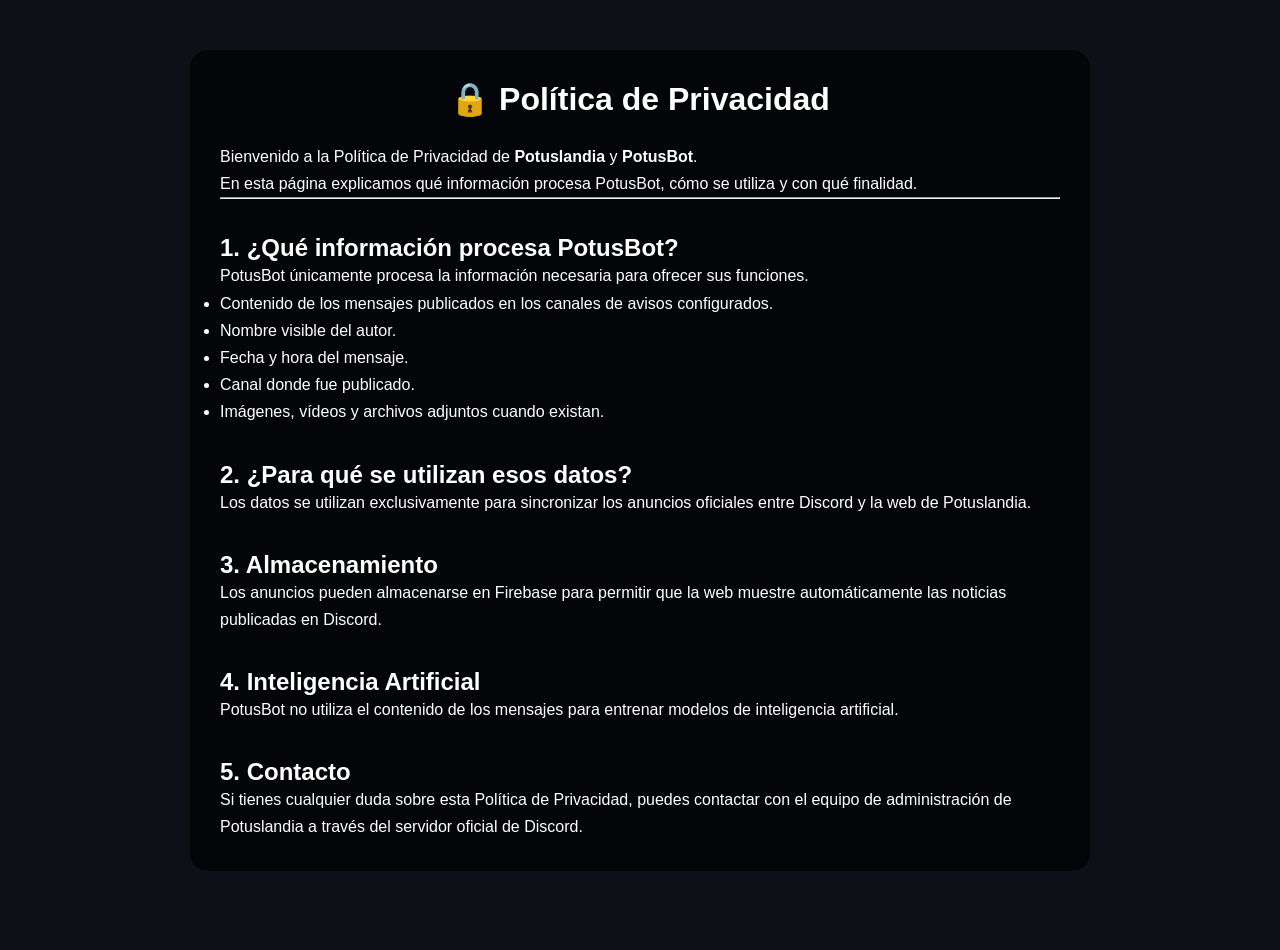
==== privacidad.html @ 17583310 "Añadida Política de Privacidad" ====
<!DOCTYPE html>
<html lang="es">

<head>

    <meta charset="UTF-8">

    <meta
        name="viewport"
        content="width=device-width, initial-scale=1.0"
    >

    <title>Política de Privacidad | Potuslandia</title>

    <link
        rel="stylesheet"
        href="style.css"
    >

</head>

<body>

    <div class="paginaLegal">

        <h1>🔒 Política de Privacidad</h1>

        <p>
            Bienvenido a la Política de Privacidad de <strong>Potuslandia</strong> y <strong>PotusBot</strong>.
        </p>

        <p>
            En esta página explicamos qué información procesa PotusBot, cómo se utiliza y con qué finalidad.
        </p>

        <hr>

        <h2>1. ¿Qué información procesa PotusBot?</h2>

        <p>
            PotusBot únicamente procesa la información necesaria para ofrecer sus funciones.
        </p>

        <ul>

            <li>Contenido de los mensajes publicados en los canales de avisos configurados.</li>

            <li>Nombre visible del autor.</li>

            <li>Fecha y hora del mensaje.</li>

            <li>Canal donde fue publicado.</li>

            <li>Imágenes, vídeos y archivos adjuntos cuando existan.</li>

        </ul>

        <h2>2. ¿Para qué se utilizan esos datos?</h2>

        <p>
            Los datos se utilizan exclusivamente para sincronizar los anuncios oficiales entre Discord y la web de Potuslandia.
        </p>

        <h2>3. Almacenamiento</h2>

        <p>
            Los anuncios pueden almacenarse en Firebase para permitir que la web muestre automáticamente las noticias publicadas en Discord.
        </p>

        <h2>4. Inteligencia Artificial</h2>

        <p>
            PotusBot no utiliza el contenido de los mensajes para entrenar modelos de inteligencia artificial.
        </p>

        <h2>5. Contacto</h2>

        <p>
            Si tienes cualquier duda sobre esta Política de Privacidad, puedes contactar con el equipo de administración de Potuslandia a través del servidor oficial de Discord.
        </p>

    </div>

</body>

</html>
---- style.css ----
*{
    margin:0;
    padding:0;
    box-sizing:border-box;
    font-family:Arial, Helvetica, sans-serif;
}

body{

    background-color: #0d1117;
    background-size: cover;
    background-position: center;
    background-repeat: no-repeat;
    

    transition: background-image 1s ease;

    color: white;
    min-height: 100vh;

}

/* =========================
   NAVBAR
========================= */

nav{

    display:flex;
    align-items:center;
    justify-content:space-between;

    padding:20px 40px;

    background:#161b22;

    position:sticky;
    top:0;

    z-index:1000;

}


.logo{

    font-size:28px;
    font-weight:bold;
    letter-spacing:1px;

}


/* MENÚ CENTRAL */

.menu{

    display:flex;

    list-style:none;

    gap:30px;

}


.menu a{

    text-decoration:none;

    color:white;

    transition:.3s;

}


.menu a:hover{

    color:#5eead4;

    text-shadow:0 0 15px #5eead4;

}


/* =========================
   USUARIO
========================= */


#menuUsuario{

    position:relative;

    display:flex;

    align-items:center;

}


#perfilBtn{

    display:flex;

    align-items:center;

    gap:10px;

    padding:8px 14px;

    background:#202833;

    border-radius:30px;

    cursor:pointer;

    transition:.25s;

}


#perfilBtn:hover{

    background:#2d3748;

}


#fotoUsuario{

    width:42px;

    height:42px;

    border-radius:50%;

    border:2px solid #22c55e;

}


#nombreUsuario{

    color:white;

    font-weight:bold;

}


#flechaMenu{

    color:white;

    font-size:18px;

    font-weight:bold;

    transition:.3s;

}



/* =========================
   MENÚ DESPLEGABLE
========================= */


#menuDesplegable{

    position:absolute;

    top:60px;

    right:0;

    width:240px;

    background:#161b22;

    border-radius:15px;

    display:none;

    overflow:hidden;

    box-shadow:0 15px 35px rgba(0,0,0,.45);

    border:1px solid rgba(255,255,255,.08);

    z-index:3000;

}



.menuItem{

    padding:16px 20px;

    cursor:pointer;

    color:white;

    transition:.2s;

}



.menuItem:hover{

    background:#283548;

}



.menuItem.salir:hover{

    background:red;

}



#menuDesplegable hr{

    border:none;

    border-top:1px solid rgba(255,255,255,.08);

}


/* =========================
   CONTENIDO
========================= */


#contenido{

    padding:40px;

}


/* =========================
   HERO
========================= */


.hero{

    text-align:center;

    padding:120px 20px;

}


.hero h1{

    font-size:60px;

    margin-bottom:20px;

}


.hero p{

    font-size:20px;

    color:#bdbdbd;

    max-width:700px;

    margin:auto;

}



/* =========================
   BOTONES
========================= */


button{

    margin-top:40px;

    padding:16px 45px;

    font-size:18px;

    background:#22c55e;

    border:none;

    border-radius:12px;

    color:white;

    cursor:pointer;

    transition:.3s;

    box-shadow:0 0 20px rgba(34,197,94,.5);

}



button:hover{

    transform:scale(1.05);

    box-shadow:0 0 35px rgba(34,197,94,.8);

}



/* =========================
   CARDS
========================= */


.cards{

    display:flex;

    justify-content:center;

    gap:30px;

    padding:70px;

    flex-wrap:wrap;

}



.card{

    background:#161b22;

    padding:30px;

    border-radius:20px;

    width:300px;

    text-align:center;

    transition:.3s;

    box-shadow:0 10px 25px rgba(0,0,0,.3);

    border:1px solid rgba(255,255,255,.08);

    backdrop-filter:blur(10px);

}



.card:hover{

    transform:translateY(-10px);

}



.card h2{

    margin:20px 0;

}



a{

    color:white;

}

#flechaMenu{
    font-size:24px;
    transition:0.3s;
    display:inline-block;
}


#menuDesplegable{
    display:none;
}

/* =========================
   BOTONES DE LAS TARJETAS
========================= */

.botonesCard {
    display: flex;
    align-items: center;
    gap: 10px;
    margin-top: 15px;
}

.btnFavorito {

    width: 55px;
    height: 45px;

    padding: 0;
    margin-top: 0;

    display: flex;
    justify-content: center;
    align-items: center;

    background-color: #1b4f9c;
    color: white;

    border: none;
    border-radius: 10px;

    font-size: 22px;
    cursor: pointer;

    transition: 0.25s;
}

.btnFavorito:hover {

    background-color: #1b4f9c;

}

.btnFavorito.favoritoActivo {

    background-color: #5aa7ff;

    box-shadow:0 0 20px rgba(90,167,255,.7);

}

.btnDescargar {

    flex: 1;
    height: 45px;

    padding: 0;
    margin-top: 0;

    display: flex;
    justify-content: center;
    align-items: center;

    border: none;
    border-radius: 10px;

    font-size: 16px;
    font-weight: bold;

    cursor: pointer;

}

/* =========================
   MENSAJES TEMPORALES
========================= */

.mensajeTemporal{

    position: fixed;

    top: 90px;
    left: 50%;

    transform: translateX(-50%) translateY(-20px);

    background: rgba(22,27,34,.96);

    color: white;

    padding: 15px 28px;

    border-radius: 14px;

    border: 1px solid rgba(255,255,255,.08);

    box-shadow: 0 12px 30px rgba(0,0,0,.35);

    font-weight: bold;

    z-index: 9999;

    opacity: 0;

    transition: .3s;

    pointer-events: none;

}

.mensajeTemporal.mostrar{

    opacity: 1;

    transform: translateX(-50%) translateY(0);

}

/* =========================
   FONDO CON TRANSICIÓN
========================= */

#fondo{

    position:fixed;

    top:0;
    left:0;

    width:100vw;
    height:100vh;

    background-size:cover;
    background-position:center center;
    background-repeat:no-repeat;

    z-index:-1;

    opacity:1;

    transition:opacity 3.5s ease;

    pointer-events:none;

}

#fondo{

    pointer-events:none;

}

/* =========================
   BOTON CAMBIO DE FONDO
========================= */

.btnFondo{

    position:fixed;

    left:20px;
    bottom:20px;

    width:50px;
    height:50px;

    margin:0;

    padding:0;

    border-radius:50%;

    font-size:24px;

    display:flex;

    justify-content:center;

    align-items:center;

    background:#161b22;

    box-shadow:0 0 15px rgba(0,0,0,.5);

    z-index:3000;

}


.btnFondo:hover{

    transform:scale(1.1);

}

#fondo{

    pointer-events:none;

}

/* =========================
   MENU COMUNIDAD
========================= */

.comunidadMenu{

    display:flex;

    flex-direction:column;

    align-items:center;

    gap:20px;

    margin-top:40px;

}


.comunidadMenu button{

    width:300px;

}

/* =========================
   NORMAS COMUNIDAD
========================= */

.comunidadTexto{

    margin-top:40px;

}


.comunidadTexto p{

    color:white;

    font-size:22px;

    font-weight:bold;

    margin:20px auto;

    max-width:700px;

}

/* =========================
   PANEL TRIPULACIÓN
========================= */

#tripulacion{

    display: inline-block;

    margin-top: 15px;

    padding: 18px 28px;

    background: rgba(20, 35, 55, 0.70);

    border: 2px solid rgba(255,255,255,0.18);

    border-radius: 18px;

    backdrop-filter: blur(10px);

    box-shadow: 0 10px 30px rgba(0,0,0,.35);

    min-width: 280px;

}

#tripulacion h3{

    margin: 0 0 14px 0;

    color: #ffffff;

    font-size: 1.2rem;

}

#tripulacion p{

    margin: 8px 0;

    font-size: 1rem;

}

/* =========================
   MI PERFIL
========================= */

.fotoPerfilGrande{

    width:140px;
    height:140px;

    border-radius:50%;

    object-fit:cover;

    border:4px solid rgba(255,255,255,.25);

    box-shadow:0 0 20px rgba(0,0,0,.35);

}


.cajaPerfil{

    max-width:500px;

    margin:auto;

    padding:30px;

    border-radius:20px;

    background:rgba(255,255,255,.08);

    backdrop-filter:blur(12px);

    box-shadow:0 10px 30px rgba(0,0,0,.25);

}


.cajaPerfil p{

    margin:8px 0;

}


.uidCaja{

    margin:15px auto;

    padding:12px;

    max-width:420px;

    border-radius:12px;

    background:rgba(255,255,255,.08);

    font-family:monospace;

    word-break:break-all;

}


.btnCopiar{

    margin-top:10px;

}


/* =========================
   FICHA PERFIL TRIPULANTE
========================= */

.carnetPerfil {

    background: rgba(0, 0, 0, 0.55);

    border: 2px solid rgba(255, 255, 255, 0.25);

    border-radius: 20px;

    padding: 30px;

    width: 90%;

    max-width: 450px;

    margin: 30px auto;

    text-align: center;

    backdrop-filter: blur(8px);

    box-shadow: 0 8px 20px rgba(0,0,0,0.35);

}


/* =========================
   CARTEL SECRETO
========================= */

#cartelSecreto {

    position: fixed;

    top: 0;
    left: 0;

    width: 100%;
    height: 100%;

    background: rgba(0,0,0,0.75);

    display: flex;

    justify-content: center;
    align-items: center;

    z-index: 9999;

}


.contenidoSecreto {

    background: rgba(20, 30, 40, 0.95);

    width: 420px;

    padding: 30px;

    border-radius: 20px;

    text-align: center;

    border: 3px solid #c9a227;

    box-shadow: 0 0 30px rgba(0,0,0,0.8);

    color: white;

}


.contenidoSecreto h2 {

    margin-bottom: 20px;

}


/* Botones del cartel */

.contenidoSecreto button {

    display: block;

    margin: 15px auto;

    padding: 12px 25px;

    border-radius: 10px;

    border: none;

    cursor: pointer;

    font-size: 16px;

}


/* Botón esconder */

.botonEsconder {

    font-size: 14px !important;

    padding: 8px 18px !important;

    background: #161b22;

    color: white;

}


.botonEsconder:hover {

    background: red;

}

/* =========================
   ANIMACIÓN PIXEL SECRETO
========================= */

.aparecerPixel {

    animation: aparecerPixel 2s steps(12);

}


@keyframes aparecerPixel {

    0% {

        opacity:0;

        clip-path: inset(50% 50% 50% 50%);

    }


    25% {

        clip-path: inset(35% 35% 35% 35%);

    }


    50% {

        clip-path: inset(15% 15% 15% 15%);

    }


    75% {

        clip-path: inset(5% 5% 5% 5%);

    }


    100% {

        opacity:1;

        clip-path: inset(0 0 0 0);

    }

}

/* =========================
   COLORES TARJETAS TESORO
========================= */

.card.azul {

    background: #1769aa;

}


.card.verde {

    background: #27863a;

}


.card.amarillo {

    background: #c99b00;

}


.card.rojo {

    background: #b52b35;

}


/* =========================
   ESTILO GENERAL TARJETAS
========================= */

.card {

    border-radius: 20px;

    padding: 20px;

    box-shadow: 0 5px 15px rgba(0,0,0,0.25);

    transition: transform 0.2s ease, box-shadow 0.2s ease;

}


.card:hover {

    transform: translateY(-5px);

    box-shadow: 0 10px 25px rgba(0,0,0,0.35);

}

/* =========================
   TESORO - BUSCADOR
========================= */

.buscadorTesoro {

    width: 80%;

    max-width: 450px;

    padding: 12px 18px;

    border-radius: 20px;

    border: 2px solid #1769aa;

    font-size: 16px;

    outline: none;

    margin-top: 15px;

}


.buscadorTesoro:focus {

    box-shadow: 0 0 10px rgba(23,105,170,0.5);

}

/* =========================
   TESORO - FILTRO CATEGORÍAS
========================= */

.zonaFiltro {

    display: flex;

    justify-content: center;

    margin: 30px 0;

}

.filtroCategorias {

    padding: 12px 20px;

    border-radius: 20px;

    border: 2px solid #1769aa;

    background: #0b2d45;

    color: white;

    font-size: 16px;

    cursor: pointer;

    min-width: 260px;

    text-align: center;

    outline: none;

}


.filtroCategorias:hover {

    box-shadow: 0 0 12px rgba(23,105,170,0.6);

}

/* =========================
   MENU MAPA TESORO
========================= */

.selectorTesoro {

    position: relative;

    display: inline-flex;

    justify-content: center;

    margin: 20px auto;

}



/* =========================
   BOTON CATEGORIAS
========================= */

.botonCategorias {

    width: 230px;

    padding: 8px 15px;

    border-radius: 15px;

    border: 1px solid rgba(255,255,255,0.25);

    background: rgba(11,45,69,0.35);

    backdrop-filter: blur(5px);

    color: white;

    cursor: pointer;

    display: flex;

    justify-content: space-between;

    align-items: center;

}



#flechaCategorias {

    transition: transform 0.3s ease;

}



#flechaCategorias.girada {

    transform: rotate(180deg);

}



/* =========================
   DESPLEGABLE CATEGORIAS
========================= */

.menuCategorias {

    display: none;

    position: absolute;

    top: calc(100% + 8px);

    left: 50%;

    transform: translateX(-50%);

    width: 230px;

    max-height: 250px;

    overflow-y: auto;

    background: rgba(11,45,69,0.75);

    backdrop-filter: blur(8px);

    border-radius: 15px;

    padding: 8px;

    z-index: 999;

}



.menuCategorias.abierto {

    display: block;

}

.opcionCategoria {

    padding: 10px;

    color: white;

    border-radius: 10px;

    cursor: pointer;

}



.opcionCategoria:hover {

    background: rgba(255,255,255,0.15);

}

/* =========================
   PREVISUALIZACIÓN ADMIN
========================= */

.cardPreview {

    width: 280px;

    min-height: 150px;

    border-radius: 15px;

    padding: 20px;

    margin: 20px auto;

    color: white;

    overflow: hidden;

}

/* =========================
   TARJETAS ADMIN
========================= */

#listaAdmin {

    display: flex;

    flex-wrap: wrap;

    gap: 20px;

    justify-content: center;

}



.adminRecurso {

    width: 280px;

    min-height: 180px;

    background: rgba(11,45,69,0.75);

    backdrop-filter: blur(8px);

    border-radius: 15px;

    padding: 20px;

    color: white;

    text-align: center;

}

/* =========================
   SIGNIFICADO COLOR TARJETA
========================= */

.etiquetaColor{

    display:flex;

    justify-content:center;

    align-items:center;

    width:100%;

    text-align:center;

    font-weight:900;

    font-size:32px;

    text-transform:uppercase;

    padding:10px 0;

    margin-bottom:15px;

}

/* ===========================
   PÁGINAS LEGALES
=========================== */

.paginaLegal{

    max-width:900px;

    margin:50px auto;

    padding:30px;

    background:rgba(0,0,0,.65);

    border-radius:18px;

    color:white;

    backdrop-filter:blur(8px);

}

.paginaLegal h1{

    text-align:center;

    margin-bottom:25px;

}

.paginaLegal h2{

    margin-top:35px;

}

.paginaLegal p,
.paginaLegal li{

    line-height:1.7;

}

.paginaLegal a{

    color:#8fd3ff;

}
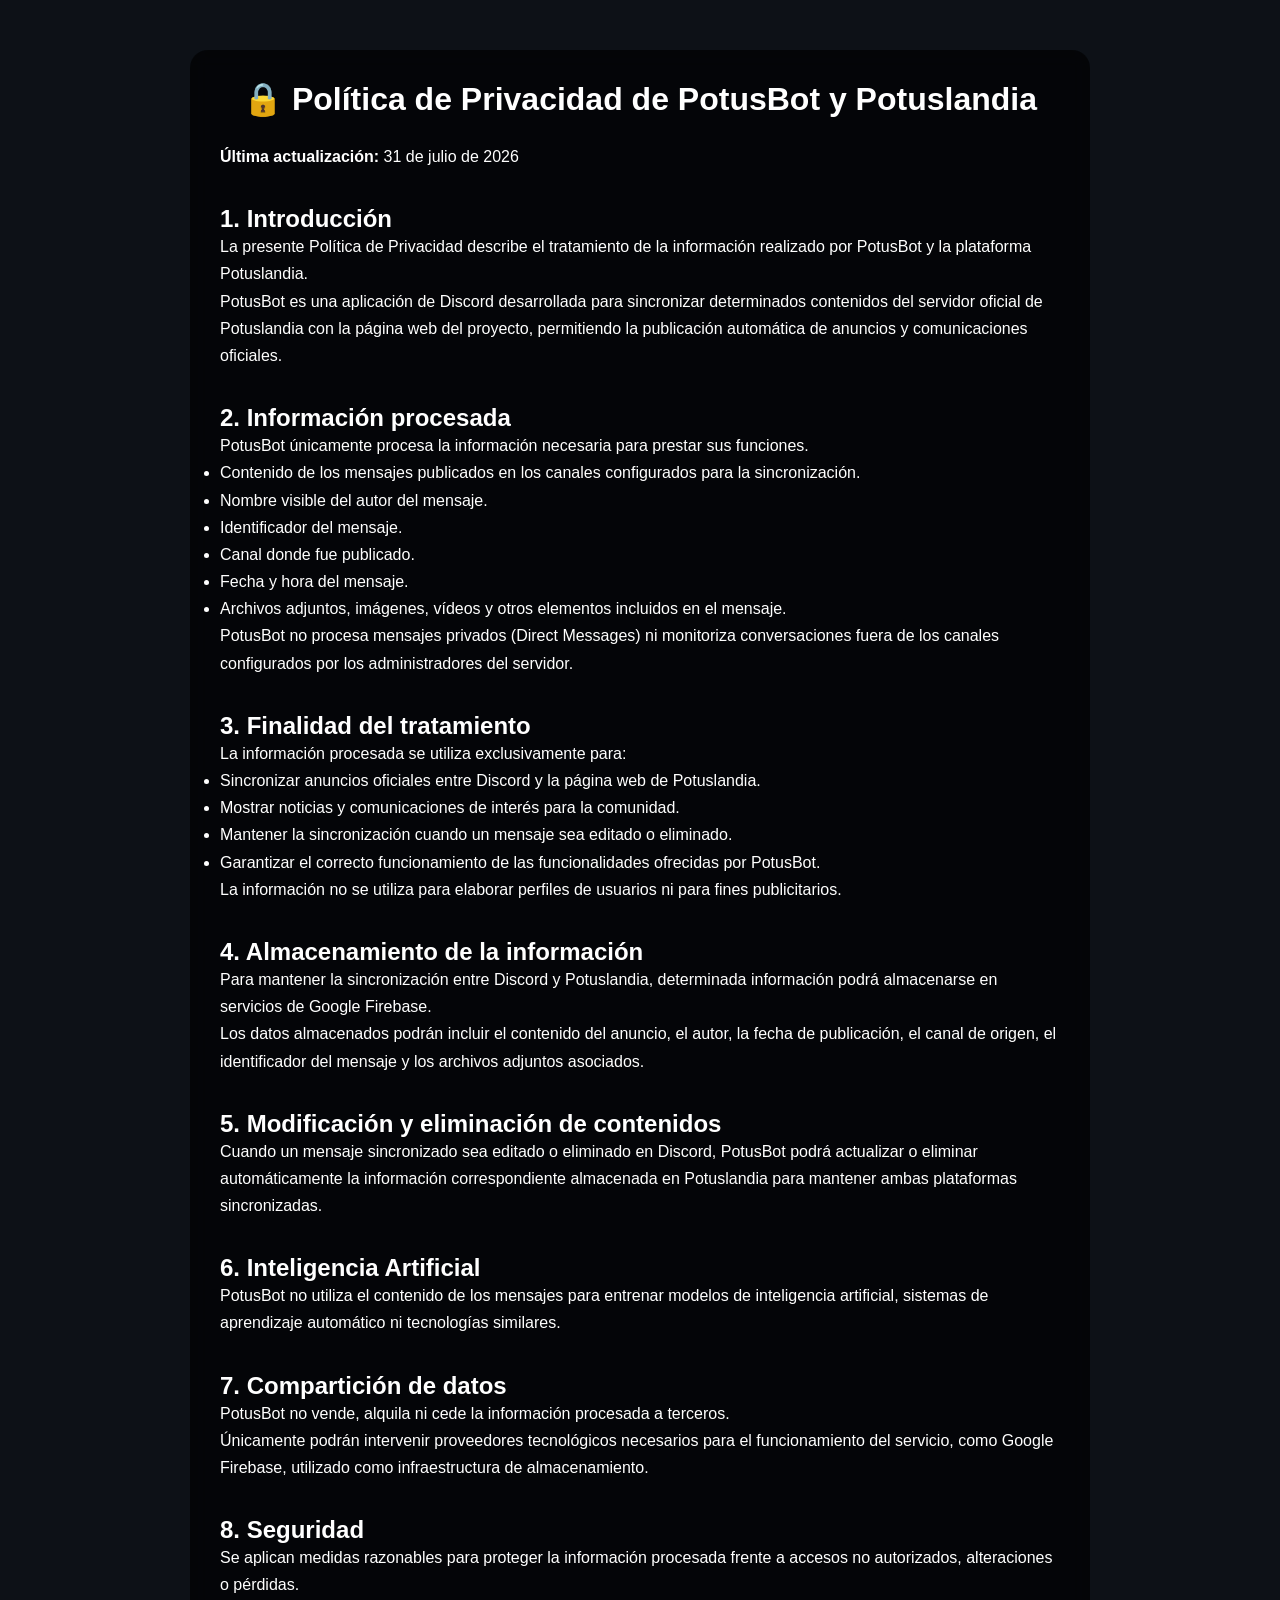
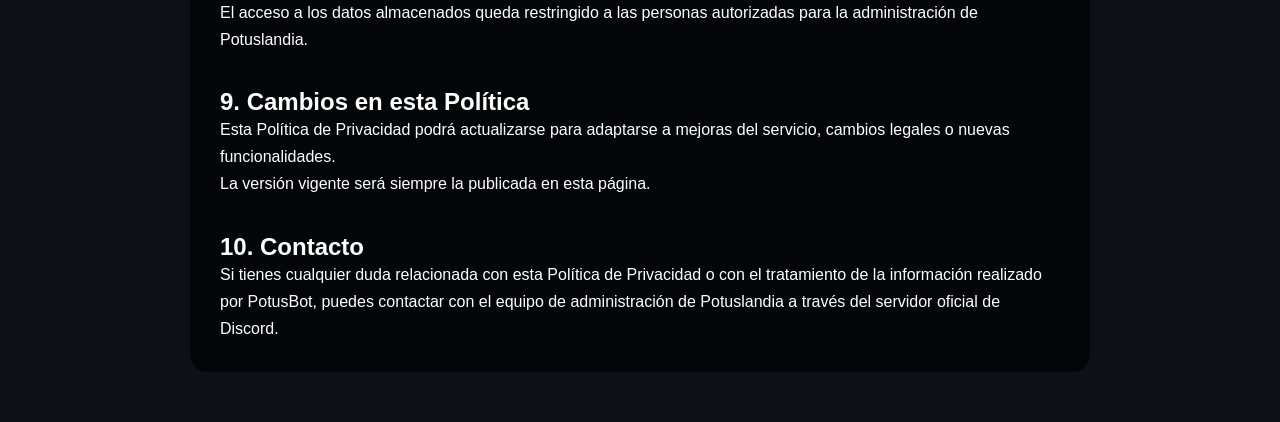
==== commit 3e8a4a41: "Añadida política de privacidad de PotusBot" ====
--- a/privacidad.html
+++ b/privacidad.html
@@ -23,64 +23,138 @@
 
     <div class="paginaLegal">
 
-        <h1>🔒 Política de Privacidad</h1>
+        <h1>🔒 Política de Privacidad de PotusBot y Potuslandia</h1>
+
+        <p><strong>Última actualización:</strong> 31 de julio de 2026</p>
+
+
+        <h2>1. Introducción</h2>
 
         <p>
-            Bienvenido a la Política de Privacidad de <strong>Potuslandia</strong> y <strong>PotusBot</strong>.
+            La presente Política de Privacidad describe el tratamiento de la información realizado por PotusBot y la plataforma Potuslandia.
         </p>
 
         <p>
-            En esta página explicamos qué información procesa PotusBot, cómo se utiliza y con qué finalidad.
+            PotusBot es una aplicación de Discord desarrollada para sincronizar determinados contenidos del servidor oficial de Potuslandia con la página web del proyecto, permitiendo la publicación automática de anuncios y comunicaciones oficiales.
         </p>
 
-        <hr>
 
-        <h2>1. ¿Qué información procesa PotusBot?</h2>
+        <h2>2. Información procesada</h2>
 
         <p>
-            PotusBot únicamente procesa la información necesaria para ofrecer sus funciones.
+            PotusBot únicamente procesa la información necesaria para prestar sus funciones.
         </p>
 
         <ul>
 
-            <li>Contenido de los mensajes publicados en los canales de avisos configurados.</li>
+            <li>Contenido de los mensajes publicados en los canales configurados para la sincronización.</li>
 
-            <li>Nombre visible del autor.</li>
+            <li>Nombre visible del autor del mensaje.</li>
+
+            <li>Identificador del mensaje.</li>
+
+            <li>Canal donde fue publicado.</li>
 
             <li>Fecha y hora del mensaje.</li>
 
-            <li>Canal donde fue publicado.</li>
-
-            <li>Imágenes, vídeos y archivos adjuntos cuando existan.</li>
+            <li>Archivos adjuntos, imágenes, vídeos y otros elementos incluidos en el mensaje.</li>
 
         </ul>
 
-        <h2>2. ¿Para qué se utilizan esos datos?</h2>
+        <p>
+            PotusBot no procesa mensajes privados (Direct Messages) ni monitoriza conversaciones fuera de los canales configurados por los administradores del servidor.
+        </p>
+
+
+        <h2>3. Finalidad del tratamiento</h2>
 
         <p>
-            Los datos se utilizan exclusivamente para sincronizar los anuncios oficiales entre Discord y la web de Potuslandia.
+            La información procesada se utiliza exclusivamente para:
         </p>
 
-        <h2>3. Almacenamiento</h2>
+        <ul>
+
+            <li>Sincronizar anuncios oficiales entre Discord y la página web de Potuslandia.</li>
+
+            <li>Mostrar noticias y comunicaciones de interés para la comunidad.</li>
+
+            <li>Mantener la sincronización cuando un mensaje sea editado o eliminado.</li>
+
+            <li>Garantizar el correcto funcionamiento de las funcionalidades ofrecidas por PotusBot.</li>
+
+        </ul>
 
         <p>
-            Los anuncios pueden almacenarse en Firebase para permitir que la web muestre automáticamente las noticias publicadas en Discord.
+            La información no se utiliza para elaborar perfiles de usuarios ni para fines publicitarios.
         </p>
 
-        <h2>4. Inteligencia Artificial</h2>
+
+        <h2>4. Almacenamiento de la información</h2>
 
         <p>
-            PotusBot no utiliza el contenido de los mensajes para entrenar modelos de inteligencia artificial.
+            Para mantener la sincronización entre Discord y Potuslandia, determinada información podrá almacenarse en servicios de Google Firebase.
         </p>
 
-        <h2>5. Contacto</h2>
+        <p>
+            Los datos almacenados podrán incluir el contenido del anuncio, el autor, la fecha de publicación, el canal de origen, el identificador del mensaje y los archivos adjuntos asociados.
+        </p>
+
+
+        <h2>5. Modificación y eliminación de contenidos</h2>
 
         <p>
-            Si tienes cualquier duda sobre esta Política de Privacidad, puedes contactar con el equipo de administración de Potuslandia a través del servidor oficial de Discord.
+            Cuando un mensaje sincronizado sea editado o eliminado en Discord, PotusBot podrá actualizar o eliminar automáticamente la información correspondiente almacenada en Potuslandia para mantener ambas plataformas sincronizadas.
+        </p>
+
+
+        <h2>6. Inteligencia Artificial</h2>
+
+        <p>
+            PotusBot no utiliza el contenido de los mensajes para entrenar modelos de inteligencia artificial, sistemas de aprendizaje automático ni tecnologías similares.
+        </p>
+
+
+        <h2>7. Compartición de datos</h2>
+
+        <p>
+            PotusBot no vende, alquila ni cede la información procesada a terceros.
+        </p>
+
+        <p>
+            Únicamente podrán intervenir proveedores tecnológicos necesarios para el funcionamiento del servicio, como Google Firebase, utilizado como infraestructura de almacenamiento.
+        </p>
+
+
+        <h2>8. Seguridad</h2>
+
+        <p>
+            Se aplican medidas razonables para proteger la información procesada frente a accesos no autorizados, alteraciones o pérdidas.
+        </p>
+
+        <p>
+            El acceso a los datos almacenados queda restringido a las personas autorizadas para la administración de Potuslandia.
+        </p>
+
+
+        <h2>9. Cambios en esta Política</h2>
+
+        <p>
+            Esta Política de Privacidad podrá actualizarse para adaptarse a mejoras del servicio, cambios legales o nuevas funcionalidades.
+        </p>
+
+        <p>
+            La versión vigente será siempre la publicada en esta página.
+        </p>
+
+
+        <h2>10. Contacto</h2>
+
+        <p>
+            Si tienes cualquier duda relacionada con esta Política de Privacidad o con el tratamiento de la información realizado por PotusBot, puedes contactar con el equipo de administración de Potuslandia a través del servidor oficial de Discord.
         </p>
 
     </div>
 
 </body>
 
-</html>+</html
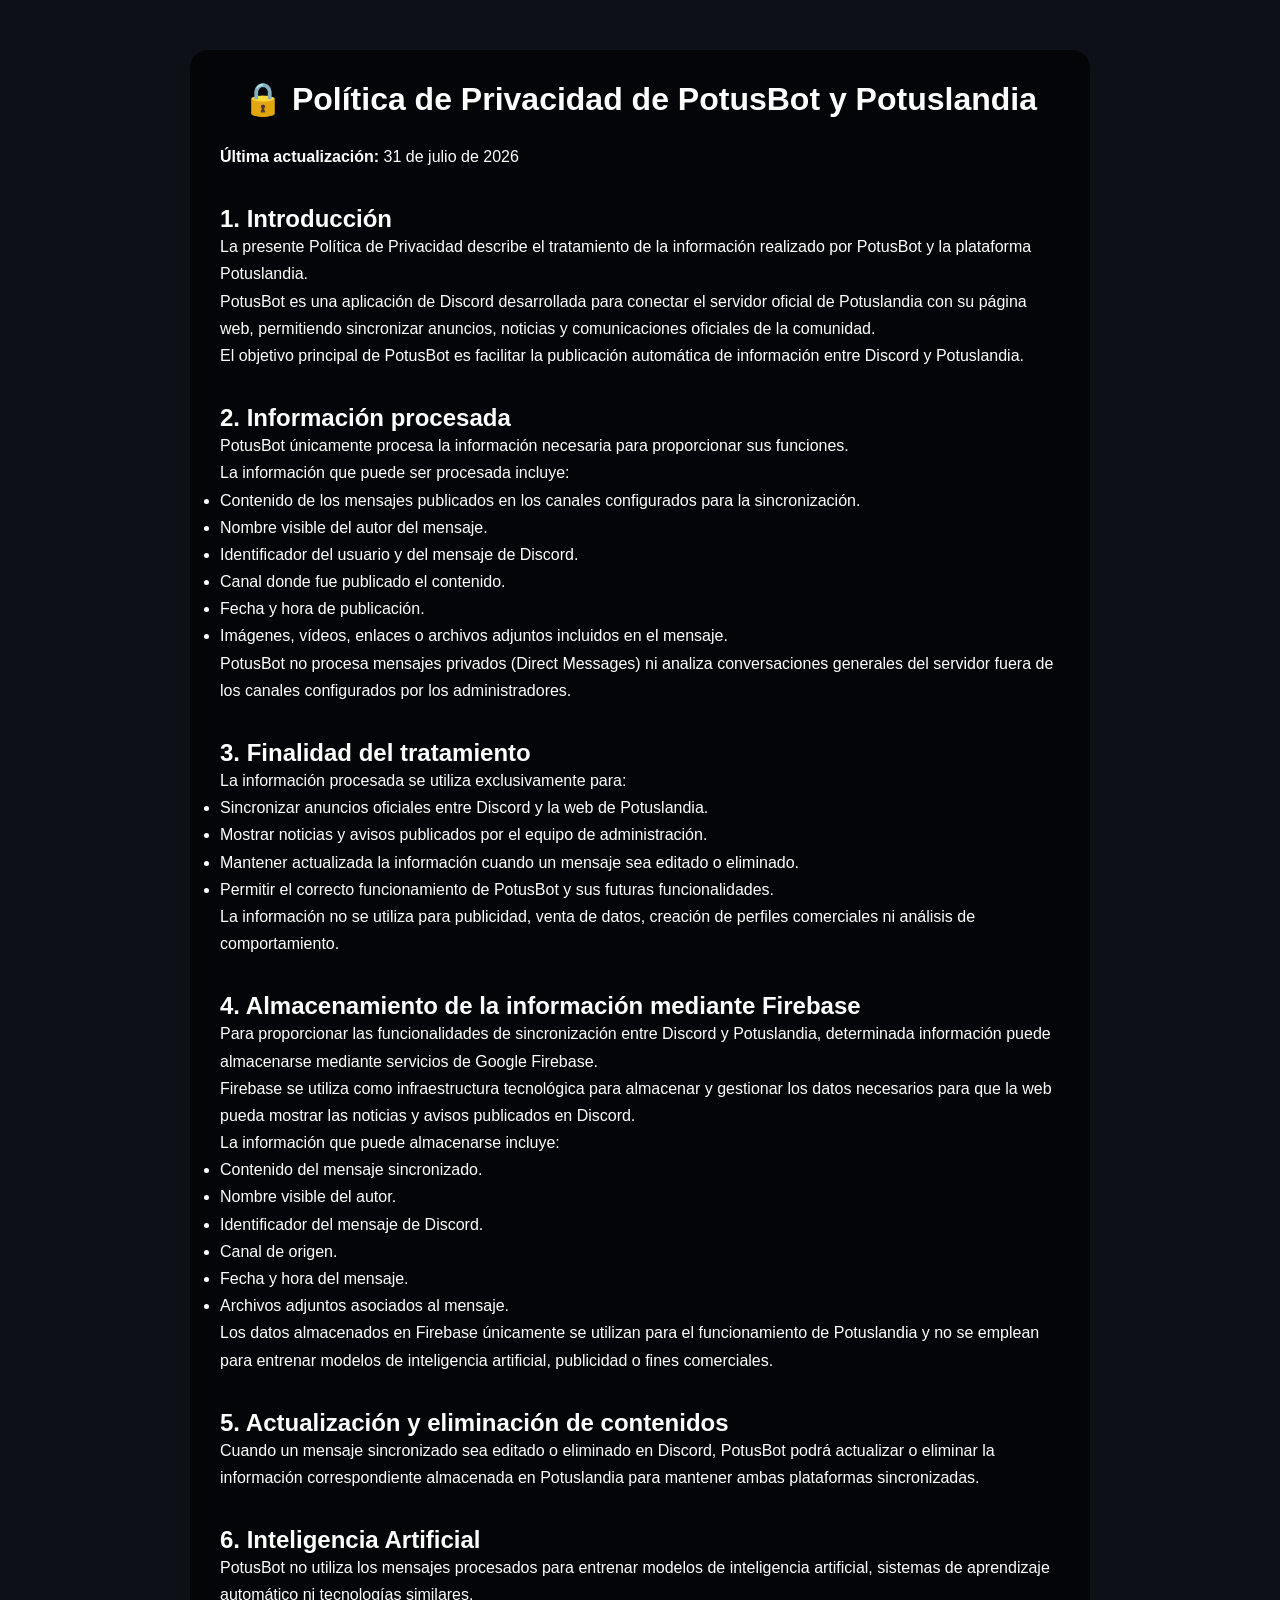
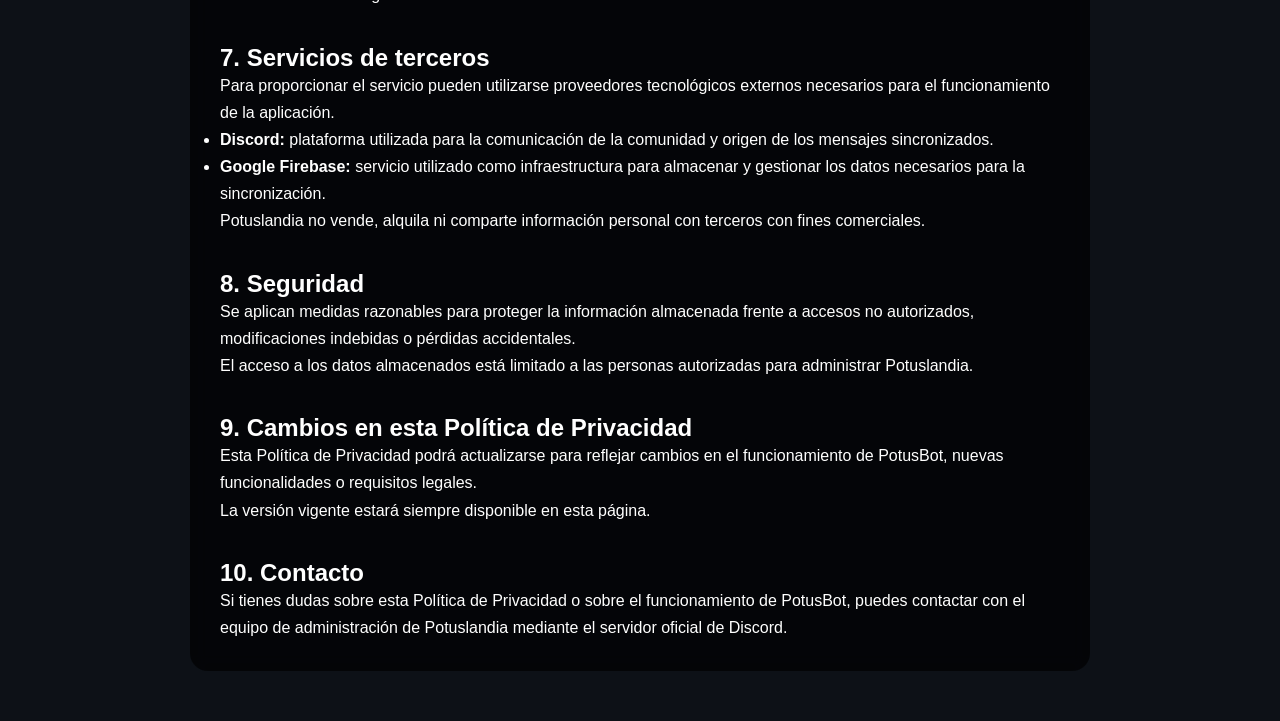
==== commit a6eb61ea: "Añadida política de privacidad y enlace legal" ====
--- a/privacidad.html
+++ b/privacidad.html
@@ -19,51 +19,88 @@
 
 </head>
 
+
 <body>
 
+
     <div class="paginaLegal">
 
+
         <h1>🔒 Política de Privacidad de PotusBot y Potuslandia</h1>
 
-        <p><strong>Última actualización:</strong> 31 de julio de 2026</p>
+
+        <p>
+            <strong>Última actualización:</strong> 31 de julio de 2026
+        </p>
+
 
 
         <h2>1. Introducción</h2>
 
         <p>
-            La presente Política de Privacidad describe el tratamiento de la información realizado por PotusBot y la plataforma Potuslandia.
-        </p>
-
-        <p>
-            PotusBot es una aplicación de Discord desarrollada para sincronizar determinados contenidos del servidor oficial de Potuslandia con la página web del proyecto, permitiendo la publicación automática de anuncios y comunicaciones oficiales.
-        </p>
+            La presente Política de Privacidad describe el tratamiento de la información
+            realizado por PotusBot y la plataforma Potuslandia.
+        </p>
+
+        <p>
+            PotusBot es una aplicación de Discord desarrollada para conectar el servidor
+            oficial de Potuslandia con su página web, permitiendo sincronizar anuncios,
+            noticias y comunicaciones oficiales de la comunidad.
+        </p>
+
+        <p>
+            El objetivo principal de PotusBot es facilitar la publicación automática de
+            información entre Discord y Potuslandia.
+        </p>
+
 
 
         <h2>2. Información procesada</h2>
 
         <p>
-            PotusBot únicamente procesa la información necesaria para prestar sus funciones.
-        </p>
-
-        <ul>
-
-            <li>Contenido de los mensajes publicados en los canales configurados para la sincronización.</li>
-
-            <li>Nombre visible del autor del mensaje.</li>
-
-            <li>Identificador del mensaje.</li>
-
-            <li>Canal donde fue publicado.</li>
-
-            <li>Fecha y hora del mensaje.</li>
-
-            <li>Archivos adjuntos, imágenes, vídeos y otros elementos incluidos en el mensaje.</li>
-
-        </ul>
-
-        <p>
-            PotusBot no procesa mensajes privados (Direct Messages) ni monitoriza conversaciones fuera de los canales configurados por los administradores del servidor.
-        </p>
+            PotusBot únicamente procesa la información necesaria para proporcionar sus
+            funciones.
+        </p>
+
+        <p>
+            La información que puede ser procesada incluye:
+        </p>
+
+        <ul>
+
+            <li>
+                Contenido de los mensajes publicados en los canales configurados para la sincronización.
+            </li>
+
+            <li>
+                Nombre visible del autor del mensaje.
+            </li>
+
+            <li>
+                Identificador del usuario y del mensaje de Discord.
+            </li>
+
+            <li>
+                Canal donde fue publicado el contenido.
+            </li>
+
+            <li>
+                Fecha y hora de publicación.
+            </li>
+
+            <li>
+                Imágenes, vídeos, enlaces o archivos adjuntos incluidos en el mensaje.
+            </li>
+
+        </ul>
+
+
+        <p>
+            PotusBot no procesa mensajes privados (Direct Messages) ni analiza conversaciones
+            generales del servidor fuera de los canales configurados por los administradores.
+        </p>
+
+
 
 
         <h2>3. Finalidad del tratamiento</h2>
@@ -74,87 +111,185 @@
 
         <ul>
 
-            <li>Sincronizar anuncios oficiales entre Discord y la página web de Potuslandia.</li>
-
-            <li>Mostrar noticias y comunicaciones de interés para la comunidad.</li>
-
-            <li>Mantener la sincronización cuando un mensaje sea editado o eliminado.</li>
-
-            <li>Garantizar el correcto funcionamiento de las funcionalidades ofrecidas por PotusBot.</li>
-
-        </ul>
-
-        <p>
-            La información no se utiliza para elaborar perfiles de usuarios ni para fines publicitarios.
-        </p>
-
-
-        <h2>4. Almacenamiento de la información</h2>
-
-        <p>
-            Para mantener la sincronización entre Discord y Potuslandia, determinada información podrá almacenarse en servicios de Google Firebase.
-        </p>
-
-        <p>
-            Los datos almacenados podrán incluir el contenido del anuncio, el autor, la fecha de publicación, el canal de origen, el identificador del mensaje y los archivos adjuntos asociados.
-        </p>
-
-
-        <h2>5. Modificación y eliminación de contenidos</h2>
-
-        <p>
-            Cuando un mensaje sincronizado sea editado o eliminado en Discord, PotusBot podrá actualizar o eliminar automáticamente la información correspondiente almacenada en Potuslandia para mantener ambas plataformas sincronizadas.
-        </p>
+            <li>
+                Sincronizar anuncios oficiales entre Discord y la web de Potuslandia.
+            </li>
+
+            <li>
+                Mostrar noticias y avisos publicados por el equipo de administración.
+            </li>
+
+            <li>
+                Mantener actualizada la información cuando un mensaje sea editado o eliminado.
+            </li>
+
+            <li>
+                Permitir el correcto funcionamiento de PotusBot y sus futuras funcionalidades.
+            </li>
+
+        </ul>
+
+
+        <p>
+            La información no se utiliza para publicidad, venta de datos, creación de perfiles
+            comerciales ni análisis de comportamiento.
+        </p>
+
+
+
+
+        <h2>4. Almacenamiento de la información mediante Firebase</h2>
+
+        <p>
+            Para proporcionar las funcionalidades de sincronización entre Discord y
+            Potuslandia, determinada información puede almacenarse mediante servicios de
+            Google Firebase.
+        </p>
+
+        <p>
+            Firebase se utiliza como infraestructura tecnológica para almacenar y gestionar
+            los datos necesarios para que la web pueda mostrar las noticias y avisos
+            publicados en Discord.
+        </p>
+
+
+        <p>
+            La información que puede almacenarse incluye:
+        </p>
+
+
+        <ul>
+
+            <li>
+                Contenido del mensaje sincronizado.
+            </li>
+
+            <li>
+                Nombre visible del autor.
+            </li>
+
+            <li>
+                Identificador del mensaje de Discord.
+            </li>
+
+            <li>
+                Canal de origen.
+            </li>
+
+            <li>
+                Fecha y hora del mensaje.
+            </li>
+
+            <li>
+                Archivos adjuntos asociados al mensaje.
+            </li>
+
+        </ul>
+
+
+        <p>
+            Los datos almacenados en Firebase únicamente se utilizan para el funcionamiento
+            de Potuslandia y no se emplean para entrenar modelos de inteligencia artificial,
+            publicidad o fines comerciales.
+        </p>
+
+
+
+
+        <h2>5. Actualización y eliminación de contenidos</h2>
+
+        <p>
+            Cuando un mensaje sincronizado sea editado o eliminado en Discord, PotusBot
+            podrá actualizar o eliminar la información correspondiente almacenada en
+            Potuslandia para mantener ambas plataformas sincronizadas.
+        </p>
+
+
 
 
         <h2>6. Inteligencia Artificial</h2>
 
         <p>
-            PotusBot no utiliza el contenido de los mensajes para entrenar modelos de inteligencia artificial, sistemas de aprendizaje automático ni tecnologías similares.
-        </p>
-
-
-        <h2>7. Compartición de datos</h2>
-
-        <p>
-            PotusBot no vende, alquila ni cede la información procesada a terceros.
-        </p>
-
-        <p>
-            Únicamente podrán intervenir proveedores tecnológicos necesarios para el funcionamiento del servicio, como Google Firebase, utilizado como infraestructura de almacenamiento.
-        </p>
+            PotusBot no utiliza los mensajes procesados para entrenar modelos de inteligencia
+            artificial, sistemas de aprendizaje automático ni tecnologías similares.
+        </p>
+
+
+
+
+        <h2>7. Servicios de terceros</h2>
+
+        <p>
+            Para proporcionar el servicio pueden utilizarse proveedores tecnológicos externos
+            necesarios para el funcionamiento de la aplicación.
+        </p>
+
+
+        <ul>
+
+            <li>
+                <strong>Discord:</strong> plataforma utilizada para la comunicación de la
+                comunidad y origen de los mensajes sincronizados.
+            </li>
+
+
+            <li>
+                <strong>Google Firebase:</strong> servicio utilizado como infraestructura
+                para almacenar y gestionar los datos necesarios para la sincronización.
+            </li>
+
+        </ul>
+
+
+        <p>
+            Potuslandia no vende, alquila ni comparte información personal con terceros con
+            fines comerciales.
+        </p>
+
+
 
 
         <h2>8. Seguridad</h2>
 
         <p>
-            Se aplican medidas razonables para proteger la información procesada frente a accesos no autorizados, alteraciones o pérdidas.
-        </p>
-
-        <p>
-            El acceso a los datos almacenados queda restringido a las personas autorizadas para la administración de Potuslandia.
-        </p>
-
-
-        <h2>9. Cambios en esta Política</h2>
-
-        <p>
-            Esta Política de Privacidad podrá actualizarse para adaptarse a mejoras del servicio, cambios legales o nuevas funcionalidades.
-        </p>
-
-        <p>
-            La versión vigente será siempre la publicada en esta página.
-        </p>
+            Se aplican medidas razonables para proteger la información almacenada frente a
+            accesos no autorizados, modificaciones indebidas o pérdidas accidentales.
+        </p>
+
+        <p>
+            El acceso a los datos almacenados está limitado a las personas autorizadas para
+            administrar Potuslandia.
+        </p>
+
+
+
+
+        <h2>9. Cambios en esta Política de Privacidad</h2>
+
+        <p>
+            Esta Política de Privacidad podrá actualizarse para reflejar cambios en el
+            funcionamiento de PotusBot, nuevas funcionalidades o requisitos legales.
+        </p>
+
+        <p>
+            La versión vigente estará siempre disponible en esta página.
+        </p>
+
+
 
 
         <h2>10. Contacto</h2>
 
         <p>
-            Si tienes cualquier duda relacionada con esta Política de Privacidad o con el tratamiento de la información realizado por PotusBot, puedes contactar con el equipo de administración de Potuslandia a través del servidor oficial de Discord.
-        </p>
+            Si tienes dudas sobre esta Política de Privacidad o sobre el funcionamiento de
+            PotusBot, puedes contactar con el equipo de administración de Potuslandia
+            mediante el servidor oficial de Discord.
+        </p>
+
 
     </div>
 
+
 </body>
 
-</html+</html>
--- a/style.css
+++ b/style.css
@@ -1343,4 +1343,46 @@
 
     color:#8fd3ff;
 
+}
+
+/* ===========================
+   FOOTER LEGAL
+=========================== */
+
+.footerLegal {
+
+    text-align: center;
+
+    margin-top: 40px;
+
+    padding: 20px;
+
+}
+
+
+.footerLegal a {
+
+    color: white;
+
+    text-decoration: none;
+
+    background: rgba(0,0,0,0.5);
+
+    padding: 10px 20px;
+
+    border-radius: 15px;
+
+    display: inline-block;
+
+    transition: 0.3s;
+
+}
+
+
+.footerLegal a:hover {
+
+    background: rgba(255,255,255,0.2);
+
+    transform: scale(1.05);
+
 }
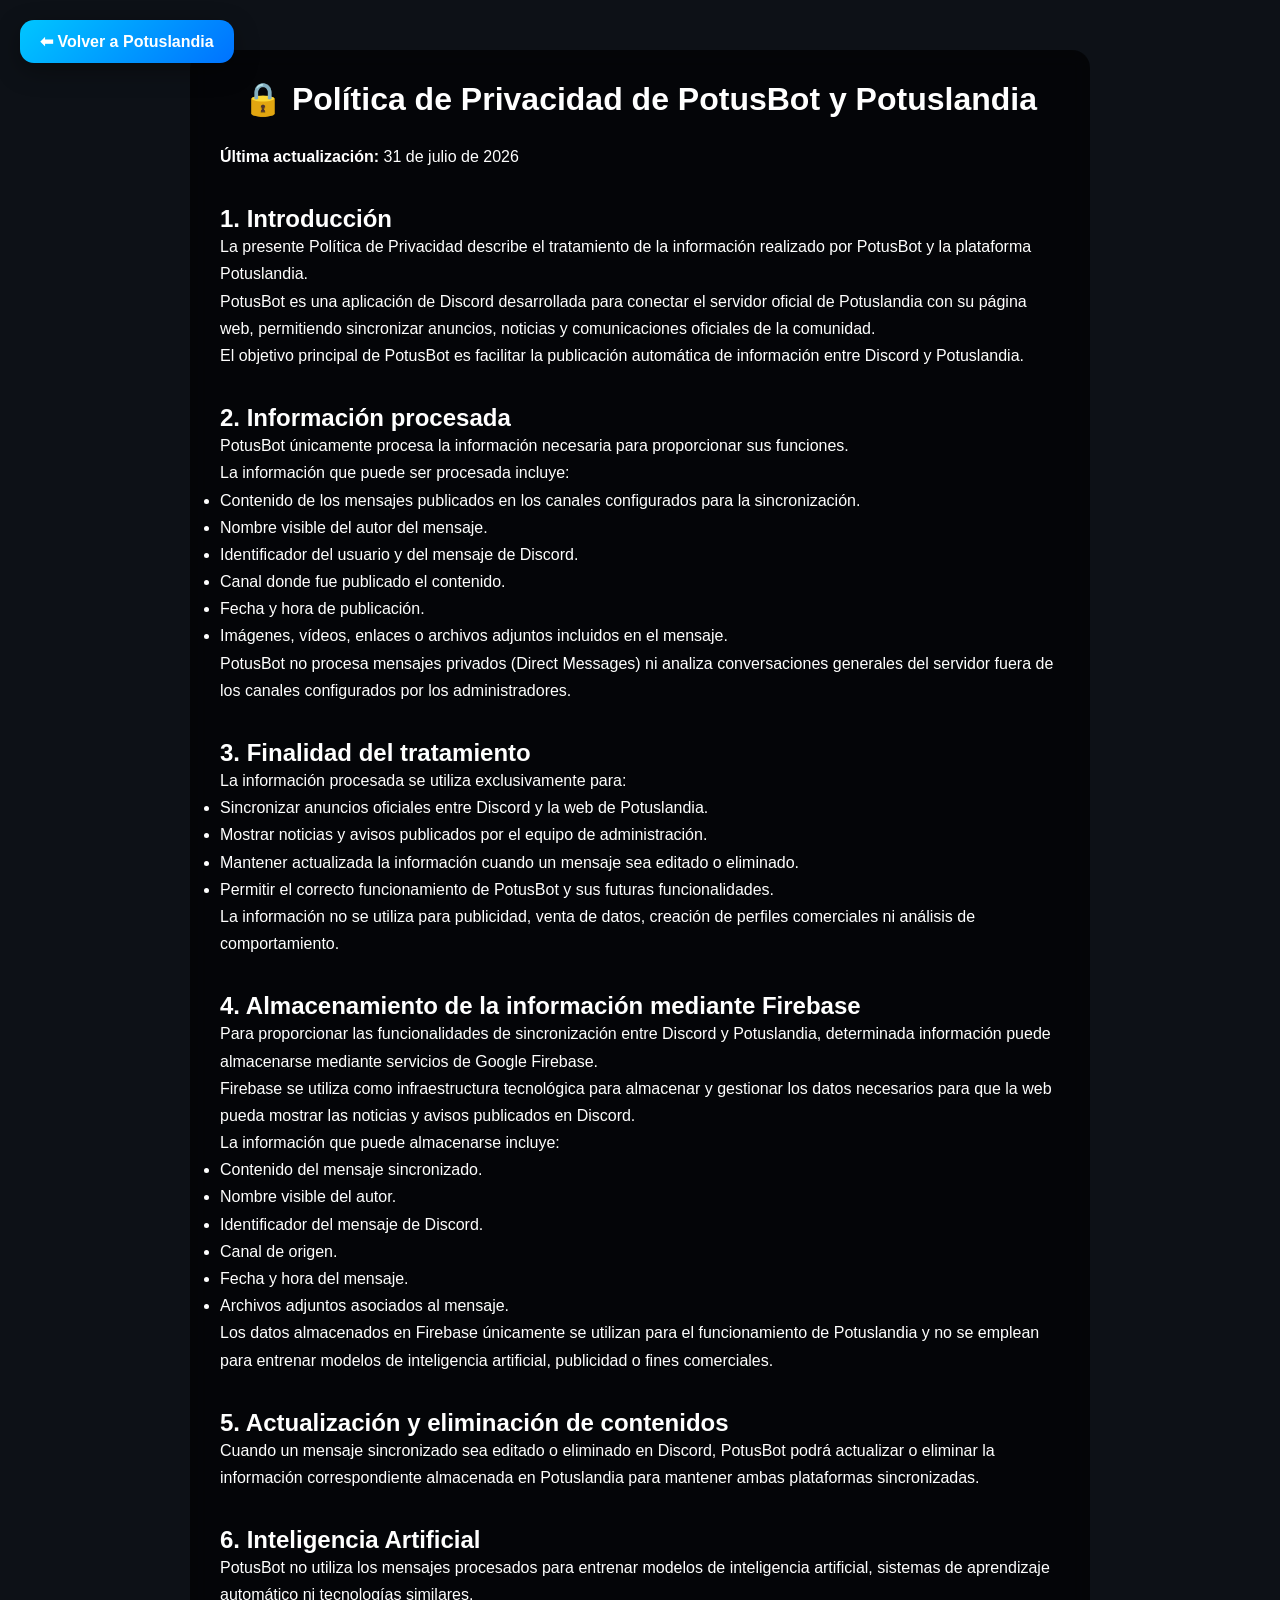
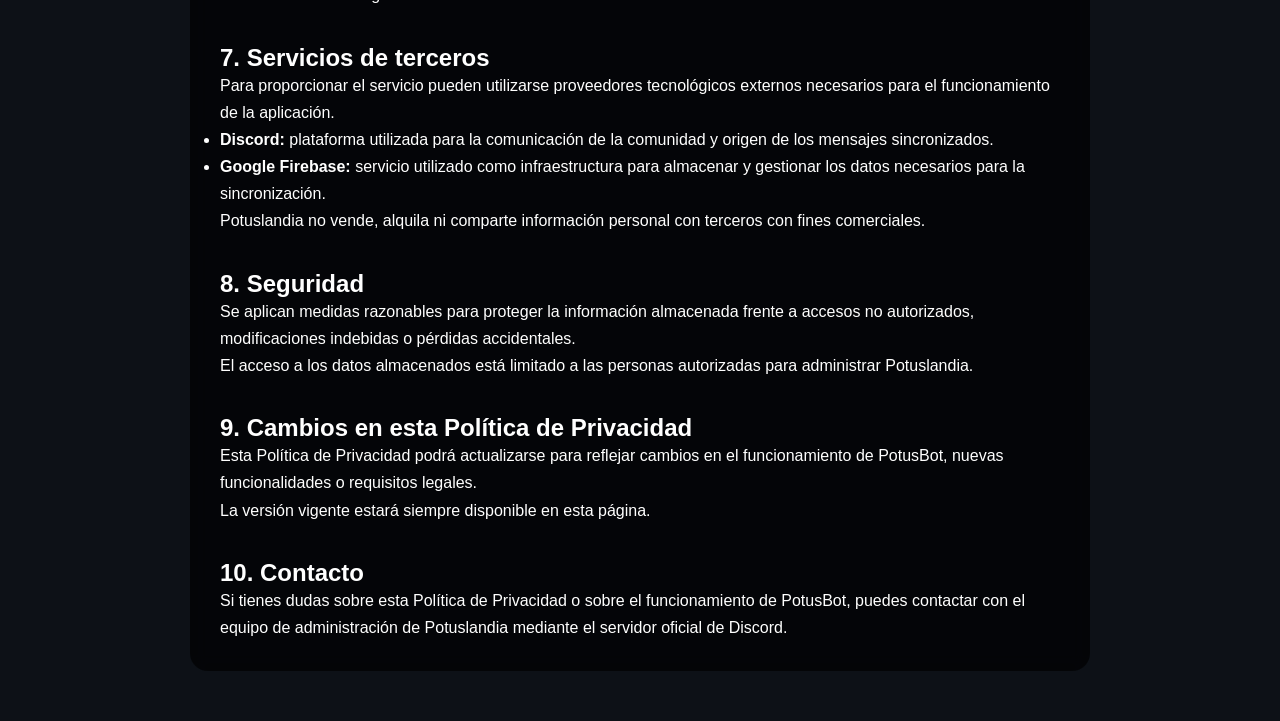
==== commit eed11f95: "Actualizar diseño de la web" ====
--- a/privacidad.html
+++ b/privacidad.html
@@ -19,21 +19,19 @@
 
 </head>
 
-
 <body>
 
+    <a href="index.html" class="boton-volver">
+        ⬅ Volver a Potuslandia
+    </a>
 
     <div class="paginaLegal">
 
-
         <h1>🔒 Política de Privacidad de PotusBot y Potuslandia</h1>
 
-
         <p>
             <strong>Última actualización:</strong> 31 de julio de 2026
         </p>
-
-
 
         <h2>1. Introducción</h2>
 
@@ -53,8 +51,6 @@
             información entre Discord y Potuslandia.
         </p>
 
-
-
         <h2>2. Información procesada</h2>
 
         <p>
@@ -94,15 +90,11 @@
 
         </ul>
 
-
         <p>
             PotusBot no procesa mensajes privados (Direct Messages) ni analiza conversaciones
             generales del servidor fuera de los canales configurados por los administradores.
         </p>
 
-
-
-
         <h2>3. Finalidad del tratamiento</h2>
 
         <p>
@@ -128,15 +120,11 @@
             </li>
 
         </ul>
-
 
         <p>
             La información no se utiliza para publicidad, venta de datos, creación de perfiles
             comerciales ni análisis de comportamiento.
         </p>
-
-
-
 
         <h2>4. Almacenamiento de la información mediante Firebase</h2>
 
@@ -152,12 +140,10 @@
             publicados en Discord.
         </p>
 
-
         <p>
             La información que puede almacenarse incluye:
         </p>
 
-
         <ul>
 
             <li>
@@ -185,7 +171,6 @@
             </li>
 
         </ul>
-
 
         <p>
             Los datos almacenados en Firebase únicamente se utilizan para el funcionamiento
@@ -193,9 +178,6 @@
             publicidad o fines comerciales.
         </p>
 
-
-
-
         <h2>5. Actualización y eliminación de contenidos</h2>
 
         <p>
@@ -204,9 +186,6 @@
             Potuslandia para mantener ambas plataformas sincronizadas.
         </p>
 
-
-
-
         <h2>6. Inteligencia Artificial</h2>
 
         <p>
@@ -214,9 +193,6 @@
             artificial, sistemas de aprendizaje automático ni tecnologías similares.
         </p>
 
-
-
-
         <h2>7. Servicios de terceros</h2>
 
         <p>
@@ -224,7 +200,6 @@
             necesarios para el funcionamiento de la aplicación.
         </p>
 
-
         <ul>
 
             <li>
@@ -232,7 +207,6 @@
                 comunidad y origen de los mensajes sincronizados.
             </li>
 
-
             <li>
                 <strong>Google Firebase:</strong> servicio utilizado como infraestructura
                 para almacenar y gestionar los datos necesarios para la sincronización.
@@ -240,15 +214,11 @@
 
         </ul>
 
-
         <p>
             Potuslandia no vende, alquila ni comparte información personal con terceros con
             fines comerciales.
         </p>
 
-
-
-
         <h2>8. Seguridad</h2>
 
         <p>
@@ -261,9 +231,6 @@
             administrar Potuslandia.
         </p>
 
-
-
-
         <h2>9. Cambios en esta Política de Privacidad</h2>
 
         <p>
@@ -274,9 +241,6 @@
         <p>
             La versión vigente estará siempre disponible en esta página.
         </p>
-
-
-
 
         <h2>10. Contacto</h2>
 
@@ -286,10 +250,8 @@
             mediante el servidor oficial de Discord.
         </p>
 
-
     </div>
 
-
 </body>
 
 </html>
--- a/style.css
+++ b/style.css
@@ -1084,29 +1084,11 @@
    MENU MAPA TESORO
 ========================= */
 
-.selectorTesoro {
-
-    position: relative;
-
-    display: inline-flex;
-
-    justify-content: center;
-
-    margin: 20px auto;
-
-}
-
-
-
-/* =========================
-   BOTON CATEGORIAS
-========================= */
-
 .botonCategorias {
 
-    width: 230px;
-
-    padding: 8px 15px;
+    width: 280px;
+
+    padding: 12px 18px;
 
     border-radius: 15px;
 
@@ -1129,7 +1111,6 @@
 }
 
 
-
 #flechaCategorias {
 
     transition: transform 0.3s ease;
@@ -1156,13 +1137,13 @@
 
     position: absolute;
 
-    top: calc(100% + 8px);
+    top: calc(100% + 25px);
 
     left: 50%;
 
     transform: translateX(-50%);
 
-    width: 230px;
+    width: 280px;
 
     max-height: 250px;
 
@@ -1385,4 +1366,380 @@
 
     transform: scale(1.05);
 
+}
+
+/* ==========================
+   NOTICIAS POTUSLANDIA
+   CRISTAL + DISCORD
+========================== */
+
+
+.noticiaCard {
+
+    background: rgba(255,255,255,0.12);
+
+    backdrop-filter: blur(12px);
+
+    border-radius: 25px;
+
+    padding: 25px;
+
+    margin: 25px auto;
+
+    max-width: 750px;
+
+    color:white;
+
+    box-shadow: 
+    0 10px 30px rgba(0,0,0,0.25);
+
+    animation: aparecerNoticia 0.5s ease;
+
+}
+
+
+
+
+
+/* CABECERA USUARIO */
+
+.noticiaCabecera {
+
+    display:flex;
+
+    align-items:center;
+
+    gap:15px;
+
+    margin-bottom:15px;
+
+}
+
+
+
+.avatarNoticia {
+
+    width:55px;
+
+    height:55px;
+
+    border-radius:50%;
+
+    object-fit:cover;
+
+    border:3px solid rgba(255,255,255,0.5);
+
+}
+
+
+
+.noticiaCabecera h3 {
+
+    margin:0;
+
+    font-size:18px;
+
+}
+
+
+
+.noticiaCabecera span {
+
+    color:rgba(255,255,255,0.75);
+
+    font-size:14px;
+
+}
+
+
+
+
+
+/* CONTENIDO DEL MENSAJE */
+
+.noticiaContenido {
+
+    background:
+
+    rgba(255,255,255,0.08);
+
+    border-radius:15px;
+
+    padding:15px;
+
+    line-height:1.6;
+
+    margin-top:15px;
+
+}
+
+
+
+
+
+/* IMÁGENES DE DISCORD */
+
+.noticiaImagen {
+
+    margin-top:15px;
+
+}
+
+
+
+.noticiaImagen img {
+
+    width:100%;
+
+    max-height:500px;
+
+    object-fit:contain;
+
+    border-radius:15px;
+
+    box-shadow:
+
+    0 5px 20px rgba(0,0,0,0.25);
+
+}
+
+
+
+
+
+/* PIE DE NOTICIA */
+
+.noticiaPie {
+
+    margin-top:18px;
+
+    padding-top:12px;
+
+    border-top:
+
+    1px solid rgba(255,255,255,0.2);
+
+    display:flex;
+
+    justify-content:space-between;
+
+    align-items:center;
+
+    gap:10px;
+
+}
+
+
+
+
+
+/* BOTÓN DISCORD */
+
+.discordLink {
+
+    background:
+
+    rgba(88,101,242,0.9);
+
+    color:white;
+
+    padding:8px 15px;
+
+    border-radius:10px;
+
+    text-decoration:none;
+
+    transition:0.3s;
+
+}
+
+
+
+.discordLink:hover {
+
+    transform:scale(1.05);
+
+}
+
+
+
+
+
+/* CUANDO NO HAY NOTICIAS */
+
+.sinNoticias {
+
+    background:
+
+    rgba(255,255,255,0.12);
+
+    backdrop-filter:blur(10px);
+
+    padding:20px;
+
+    border-radius:20px;
+
+    text-align:center;
+
+}
+
+
+
+.noticiaCabecera {
+
+    display:flex;
+
+    align-items:center;
+
+    gap:15px;
+
+}
+
+
+
+.noticiaIcono {
+
+    font-size:40px;
+
+}
+
+
+
+.noticiaCabecera h2 {
+
+    margin:0;
+
+}
+
+
+
+.noticiaTexto {
+
+    font-size:18px;
+
+    line-height:1.5;
+
+    margin-top:20px;
+
+}
+
+
+
+.noticiaInfo {
+
+    margin-top:20px;
+
+    opacity:0.8;
+
+    font-size:14px;
+
+}
+
+
+
+.sinNoticias {
+
+    padding:30px;
+
+    background:rgba(0,0,0,0.3);
+
+    border-radius:20px;
+
+    color:white;
+
+}
+
+
+
+@keyframes aparecerNoticia {
+
+    from {
+
+        opacity:0;
+
+        transform:translateY(20px);
+
+    }
+
+
+    to {
+
+        opacity:1;
+
+        transform:translateY(0);
+
+    }
+
+}
+
+/* ==========================================================
+   BOTÓN VOLVER (Política de Privacidad)
+========================================================== */
+
+.boton-volver {
+
+    position: fixed;
+
+    top: 20px;
+
+    left: 20px;
+
+    display: inline-flex;
+
+    align-items: center;
+
+    gap: 8px;
+
+    padding: 12px 20px;
+
+    background: linear-gradient(135deg, #00c6ff, #0072ff);
+
+    color: white;
+
+    text-decoration: none;
+
+    font-size: 16px;
+
+    font-weight: 700;
+
+    border-radius: 14px;
+
+    box-shadow: 0 8px 25px rgba(0, 0, 0, 0.35);
+
+    transition: all .25s ease;
+
+    z-index: 99999;
+
+}
+
+.boton-volver:hover {
+
+    transform: translateY(-2px) scale(1.03);
+
+    box-shadow: 0 12px 30px rgba(0, 0, 0, 0.45);
+
+    background: linear-gradient(135deg, #34d8ff, #2d8cff);
+
+}
+
+.boton-volver:active {
+
+    transform: scale(.97);
+
+}
+
+@media (max-width: 700px) {
+
+    .boton-volver {
+
+        top: 12px;
+
+        left: 12px;
+
+        padding: 10px 16px;
+
+        font-size: 14px;
+
+    }
+
 }
